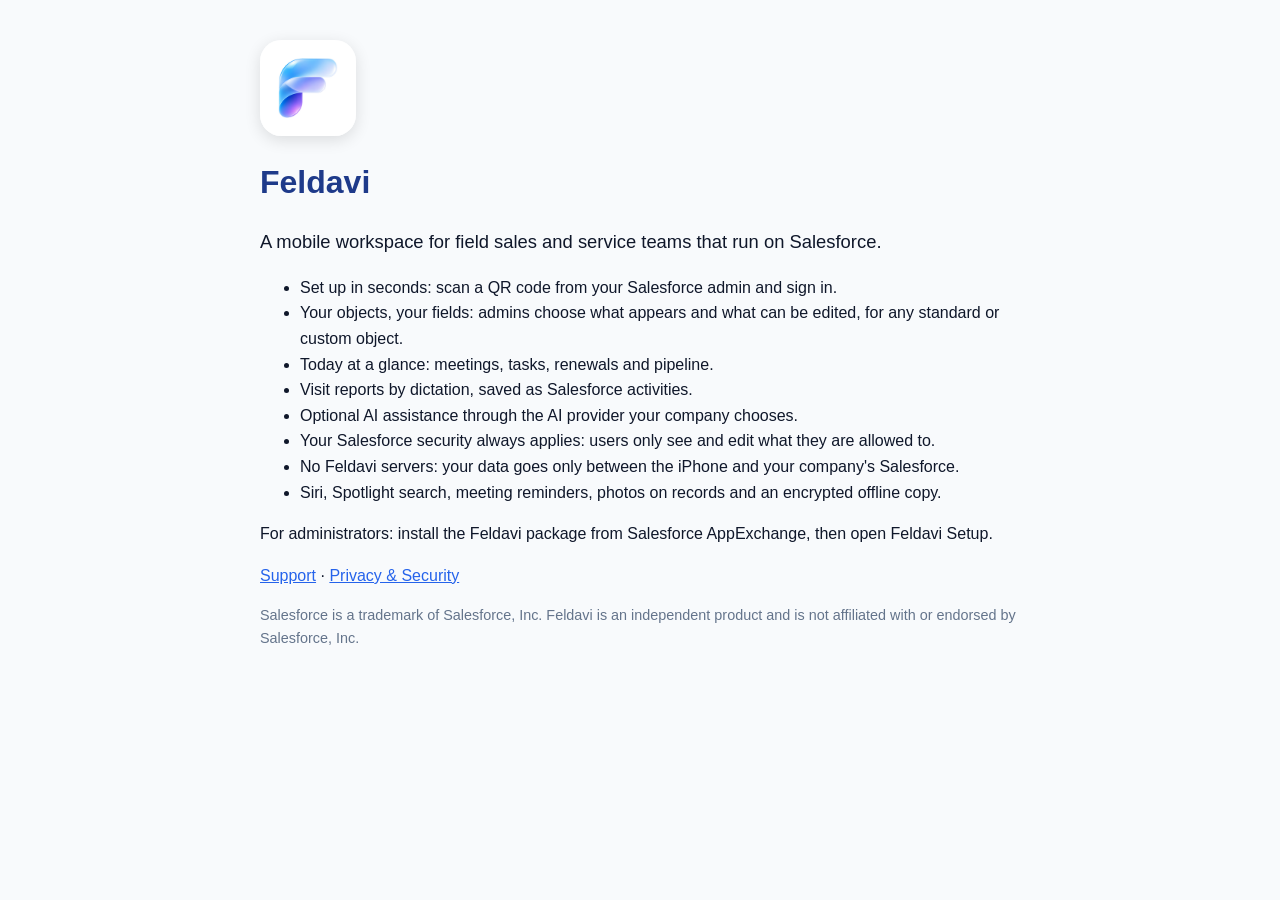
==== index.html @ eba82ba0 "Feldavi website: landing, privacy and support pages Co-Authored-By: Claude Opus 5.5 <noreply@anthrop" ====
<!doctype html>
<html lang="en">
<head>
  <meta charset="utf-8">
  <meta name="viewport" content="width=device-width, initial-scale=1">
  <title>Feldavi – Salesforce in the field</title>
  <link rel="icon" href="favicon.png">
  <link rel="stylesheet" href="style.css">
</head>
<body>
<main>
  <img class="app-icon" src="logo.png" width="96" height="96" alt="Feldavi app icon">
  <h1>Feldavi</h1>
  <p class="lead">A mobile workspace for field sales and service teams that run on Salesforce.</p>
  <ul>
    <li>Set up in seconds: scan a QR code from your Salesforce admin and sign in.</li>
    <li>Your objects, your fields: admins choose what appears and what can be edited, for any standard or custom object.</li>
    <li>Today at a glance: meetings, tasks, renewals and pipeline.</li>
    <li>Visit reports by dictation, saved as Salesforce activities.</li>
    <li>Optional AI assistance through the AI provider your company chooses.</li>
    <li>Your Salesforce security always applies: users only see and edit what they are allowed to.</li>
    <li>No Feldavi servers: your data goes only between the iPhone and your company's Salesforce.</li>
    <li>Siri, Spotlight search, meeting reminders, photos on records and an encrypted offline copy.</li>
  </ul>
  <p>For administrators: install the Feldavi package from Salesforce AppExchange, then open Feldavi Setup.</p>
  <p><a href="support.html">Support</a> · <a href="privacy.html">Privacy &amp; Security</a></p>
  <p class="muted">Salesforce is a trademark of Salesforce, Inc. Feldavi is an independent product and is not affiliated with or endorsed by Salesforce, Inc.</p>
</main>
</body>
</html>
---- style.css ----
body {
  margin: 0;
  font-family: -apple-system, BlinkMacSystemFont, "Segoe UI", Roboto, Helvetica, Arial, sans-serif;
  color: #0f172a;
  background: #f8fafc;
  line-height: 1.6;
}

main {
  max-width: 760px;
  margin: 0 auto;
  padding: 40px 20px 80px;
}

h1 {
  color: #1e3a8a;
  font-size: 2rem;
  margin-bottom: 0.25rem;
}

h2 {
  margin-top: 2rem;
  color: #1e293b;
}

h3 {
  margin-bottom: 0.25rem;
}

a {
  color: #2563eb;
}

code {
  background: #e2e8f0;
  border-radius: 4px;
  padding: 0 4px;
}

.lead {
  font-size: 1.15rem;
}

.muted {
  color: #64748b;
  font-size: 0.9rem;
}

table { width: 100%; border-collapse: collapse; margin: 12px 0 20px; font-size: 15px; }
th, td { text-align: left; vertical-align: top; padding: 10px 8px; border-bottom: 1px solid rgba(127, 127, 127, 0.25); }
th { font-weight: 600; }
@media (max-width: 600px) { table { font-size: 14px; } th, td { padding: 8px 4px; } }

.app-icon {
  display: block;
  border-radius: 22%;
  box-shadow: 0 4px 16px rgba(0, 0, 0, 0.12);
  margin-bottom: 16px;
}
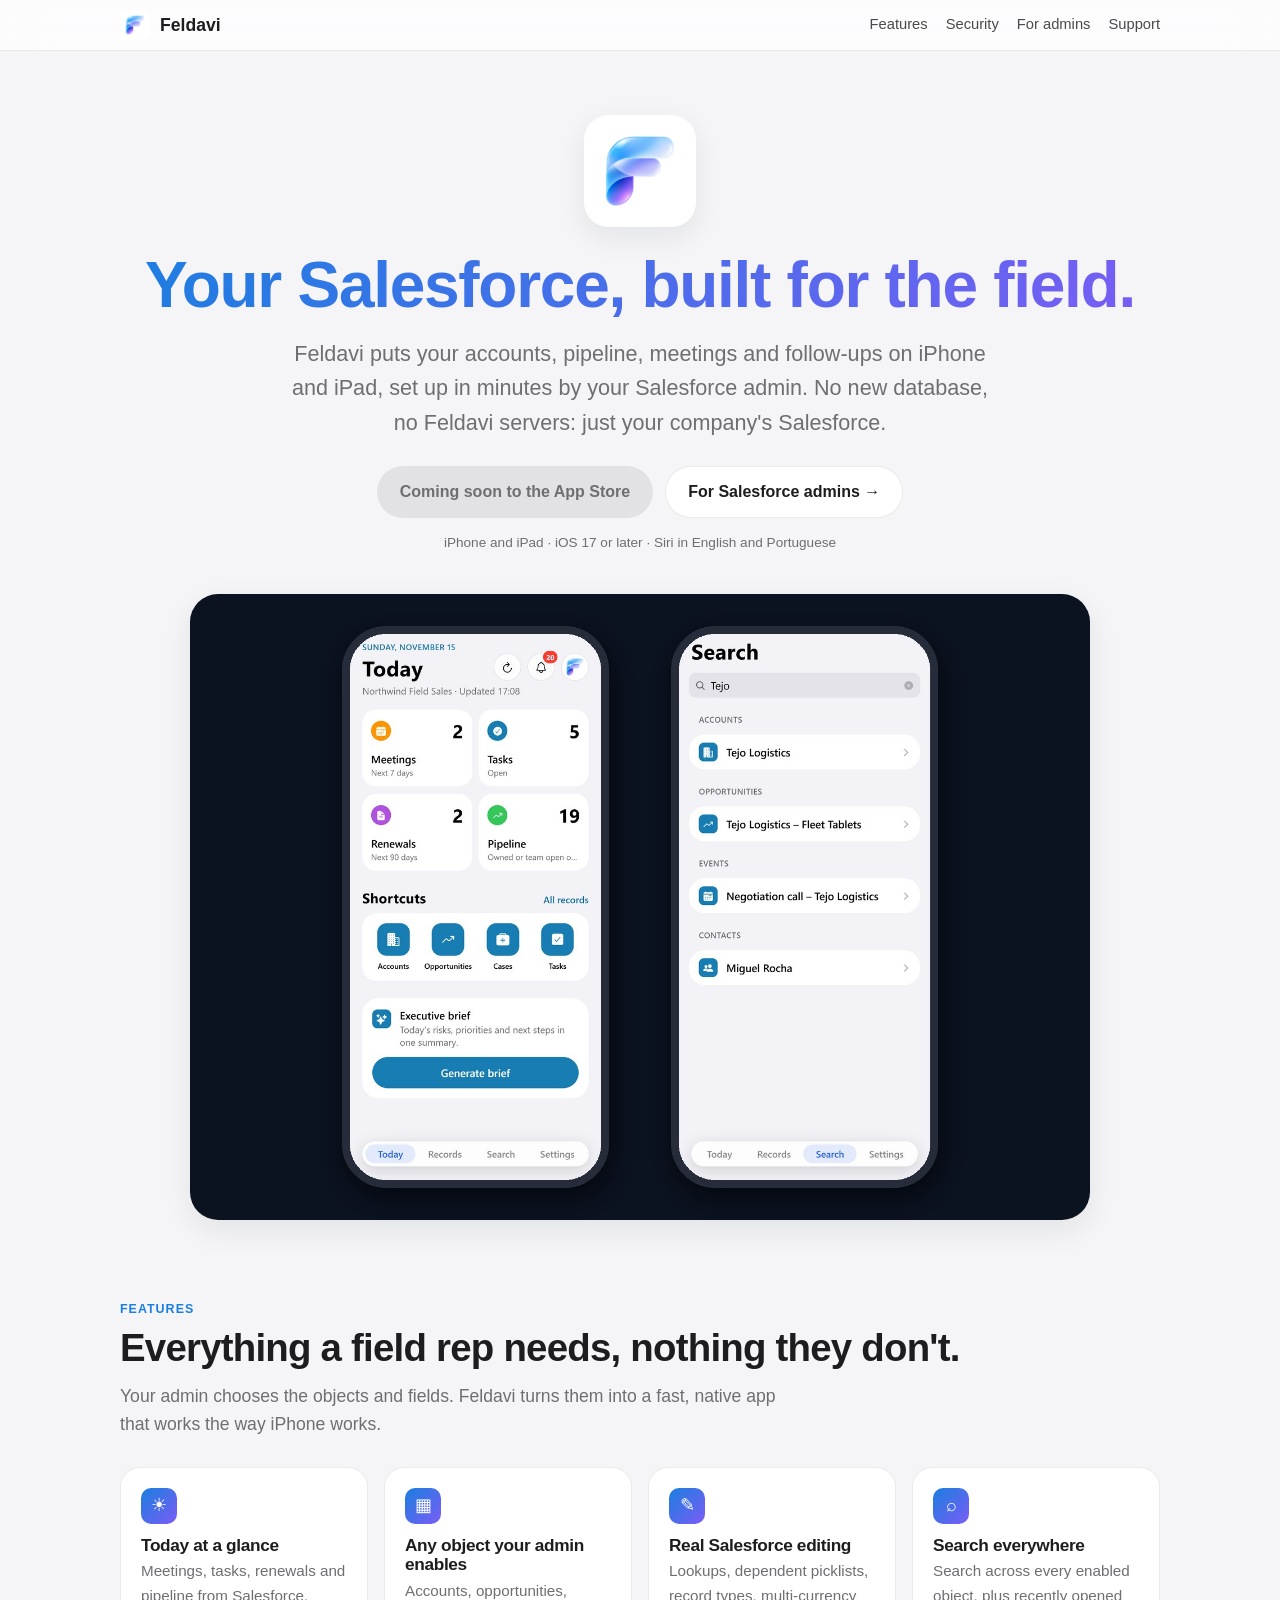
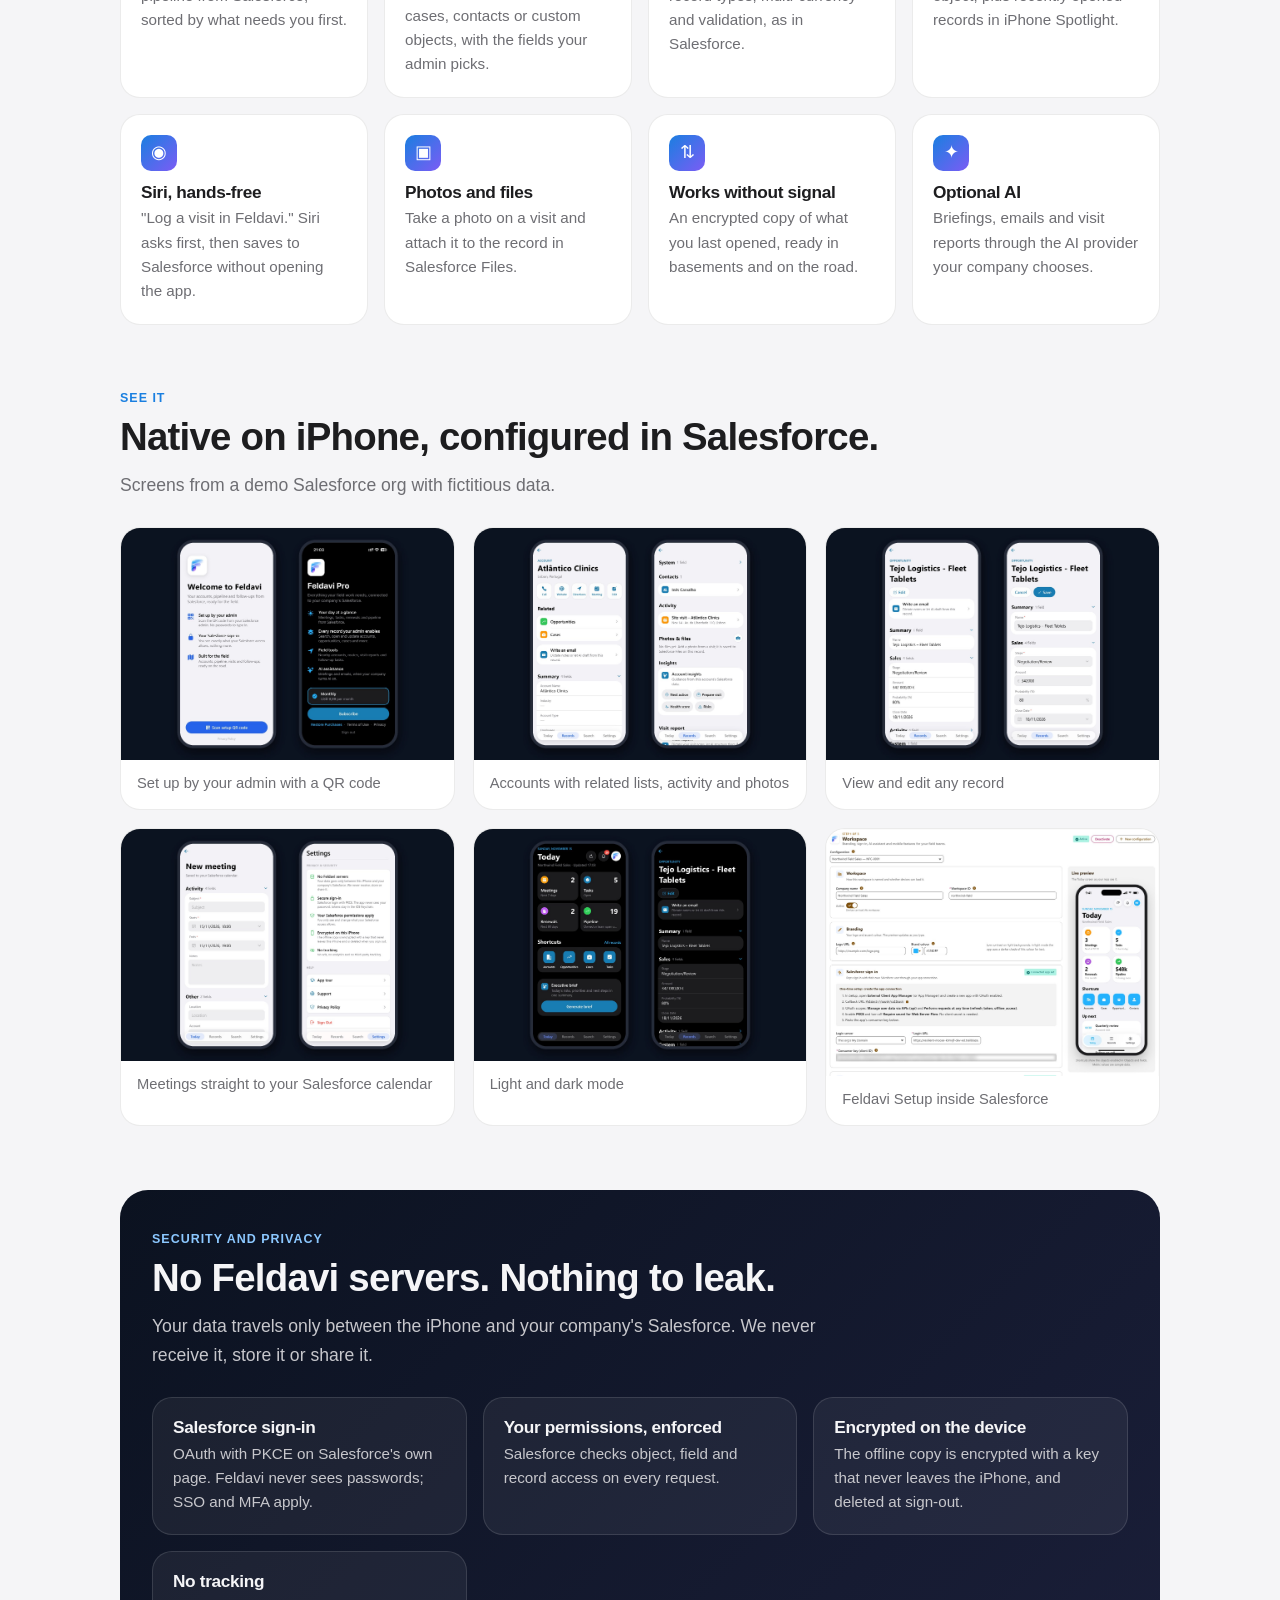
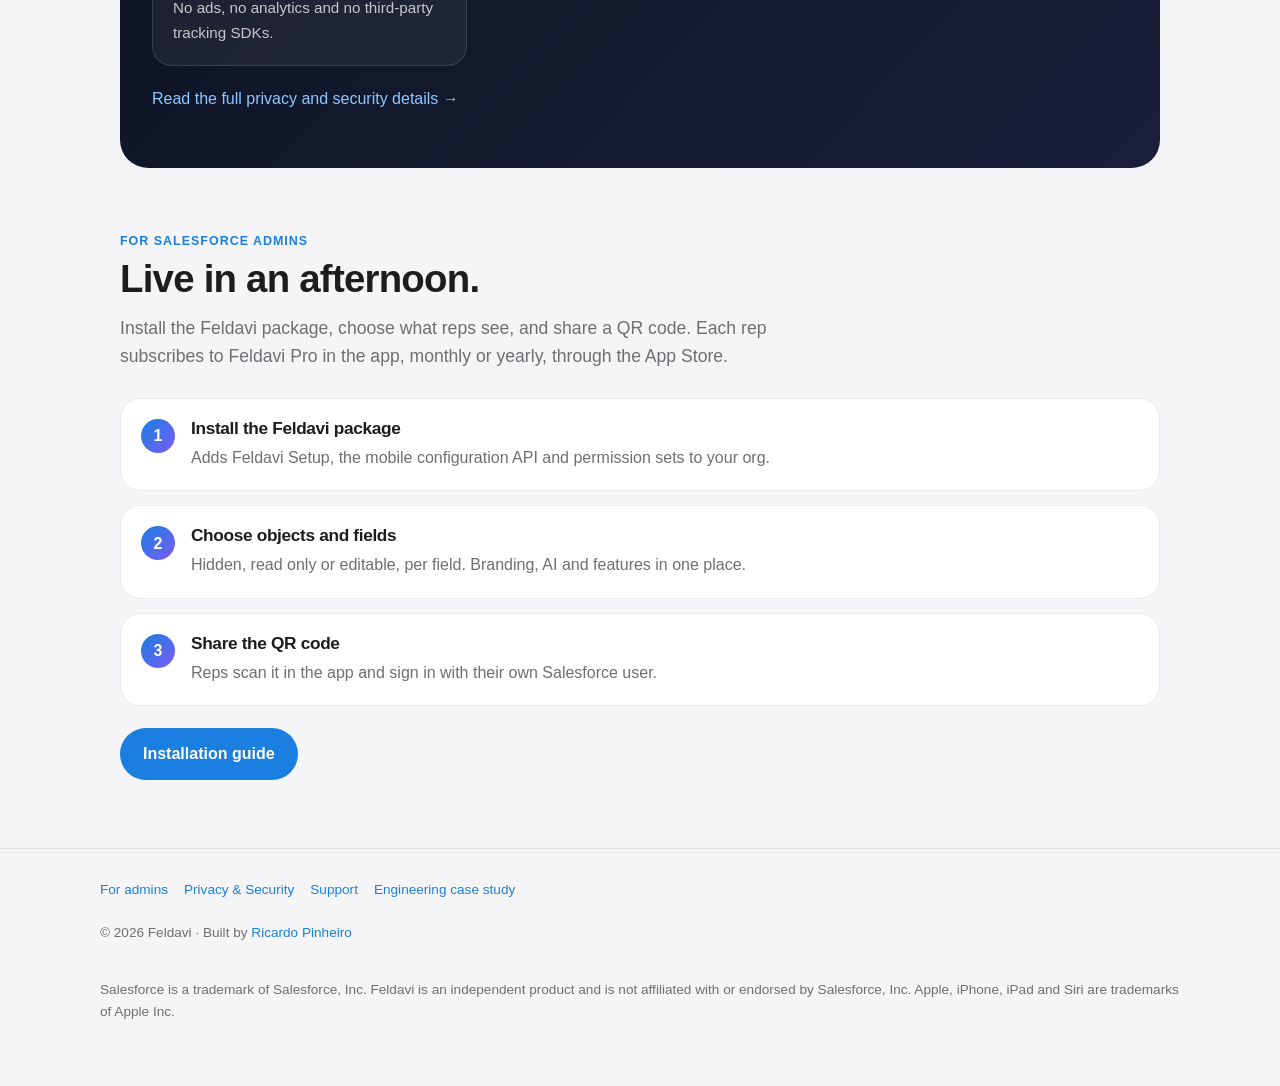
==== commit 6c97ae32: "Product website: features, screens, security, admin installation guide Co-Authored-By: Claude Opus 5" ====
--- a/index.html
+++ b/index.html
@@ -3,28 +3,127 @@
 <head>
   <meta charset="utf-8">
   <meta name="viewport" content="width=device-width, initial-scale=1">
-  <title>Feldavi – Salesforce in the field</title>
+  <title>Feldavi – Your Salesforce, built for the field</title>
+  <meta name="description" content="Feldavi is an iPhone and iPad app for field teams that run on Salesforce: Today at a glance, any object your admin enables, Siri, offline and photos. No Feldavi servers.">
+  <meta property="og:title" content="Feldavi – Your Salesforce, built for the field">
+  <meta property="og:description" content="An iPhone and iPad app for field teams that run on Salesforce, configured by your Salesforce admin.">
+  <meta property="og:image" content="https://feldavi.com/images/app-today-search.jpg">
   <link rel="icon" href="favicon.png">
+  <link rel="apple-touch-icon" href="logo.png">
   <link rel="stylesheet" href="style.css">
 </head>
 <body>
+<header class="site-header">
+  <div class="inner">
+    <a class="brand" href="index.html"><img src="logo.png" alt="" width="30" height="30">Feldavi</a>
+    <nav aria-label="Main">
+      <a href="#features">Features</a>
+      <a href="#security">Security</a>
+      <a href="install.html">For admins</a>
+      <a href="support.html">Support</a>
+    </nav>
+  </div>
+</header>
+
 <main>
-  <img class="app-icon" src="logo.png" width="96" height="96" alt="Feldavi app icon">
-  <h1>Feldavi</h1>
-  <p class="lead">A mobile workspace for field sales and service teams that run on Salesforce.</p>
-  <ul>
-    <li>Set up in seconds: scan a QR code from your Salesforce admin and sign in.</li>
-    <li>Your objects, your fields: admins choose what appears and what can be edited, for any standard or custom object.</li>
-    <li>Today at a glance: meetings, tasks, renewals and pipeline.</li>
-    <li>Visit reports by dictation, saved as Salesforce activities.</li>
-    <li>Optional AI assistance through the AI provider your company chooses.</li>
-    <li>Your Salesforce security always applies: users only see and edit what they are allowed to.</li>
-    <li>No Feldavi servers: your data goes only between the iPhone and your company's Salesforce.</li>
-    <li>Siri, Spotlight search, meeting reminders, photos on records and an encrypted offline copy.</li>
-  </ul>
-  <p>For administrators: install the Feldavi package from Salesforce AppExchange, then open Feldavi Setup.</p>
-  <p><a href="support.html">Support</a> · <a href="privacy.html">Privacy &amp; Security</a></p>
-  <p class="muted">Salesforce is a trademark of Salesforce, Inc. Feldavi is an independent product and is not affiliated with or endorsed by Salesforce, Inc.</p>
+  <div class="wrap hero">
+    <img class="icon" src="logo.png" alt="Feldavi app icon" width="112" height="112">
+    <h1>Your Salesforce, built for the field.</h1>
+    <p class="lead">Feldavi puts your accounts, pipeline, meetings and follow-ups on iPhone and iPad, set up in minutes by your
+    Salesforce admin. No new database, no Feldavi servers: just your company's Salesforce.</p>
+    <div class="actions">
+      <span class="button disabled" aria-disabled="true">Coming soon to the App Store</span>
+      <a class="button secondary" href="install.html">For Salesforce admins →</a>
+    </div>
+    <p class="fine">iPhone and iPad · iOS 17 or later · Siri in English and Portuguese</p>
+    <div class="hero-shot">
+      <img src="images/app-today-search.jpg" alt="Feldavi Today screen with meetings, tasks, renewals and pipeline, next to search across Salesforce" width="1600" height="1114">
+    </div>
+  </div>
+
+  <section id="features">
+    <div class="wrap">
+      <p class="eyebrow">Features</p>
+      <h2>Everything a field rep needs, nothing they don't.</h2>
+      <p class="section-lead">Your admin chooses the objects and fields. Feldavi turns them into a fast, native app that works the way
+      iPhone works.</p>
+      <div class="grid">
+        <div class="card"><div class="glyph" aria-hidden="true">☀</div><h3>Today at a glance</h3><p>Meetings, tasks, renewals and pipeline from Salesforce, sorted by what needs you first.</p></div>
+        <div class="card"><div class="glyph" aria-hidden="true">▦</div><h3>Any object your admin enables</h3><p>Accounts, opportunities, cases, contacts or custom objects, with the fields your admin picks.</p></div>
+        <div class="card"><div class="glyph" aria-hidden="true">✎</div><h3>Real Salesforce editing</h3><p>Lookups, dependent picklists, record types, multi-currency and validation, as in Salesforce.</p></div>
+        <div class="card"><div class="glyph" aria-hidden="true">⌕</div><h3>Search everywhere</h3><p>Search across every enabled object, plus recently opened records in iPhone Spotlight.</p></div>
+        <div class="card"><div class="glyph" aria-hidden="true">◉</div><h3>Siri, hands-free</h3><p>"Log a visit in Feldavi." Siri asks first, then saves to Salesforce without opening the app.</p></div>
+        <div class="card"><div class="glyph" aria-hidden="true">▣</div><h3>Photos and files</h3><p>Take a photo on a visit and attach it to the record in Salesforce Files.</p></div>
+        <div class="card"><div class="glyph" aria-hidden="true">⇅</div><h3>Works without signal</h3><p>An encrypted copy of what you last opened, ready in basements and on the road.</p></div>
+        <div class="card"><div class="glyph" aria-hidden="true">✦</div><h3>Optional AI</h3><p>Briefings, emails and visit reports through the AI provider your company chooses.</p></div>
+      </div>
+    </div>
+  </section>
+
+  <section id="screens">
+    <div class="wrap">
+      <p class="eyebrow">See it</p>
+      <h2>Native on iPhone, configured in Salesforce.</h2>
+      <p class="section-lead">Screens from a demo Salesforce org with fictitious data.</p>
+      <div class="gallery">
+        <figure><a href="images/app-sign-in.jpg"><img src="images/app-sign-in.jpg" alt="Welcome screen and the Feldavi Pro subscription screen" loading="lazy" width="1600" height="1114"></a><figcaption>Set up by your admin with a QR code</figcaption></figure>
+        <figure><a href="images/app-account-related.jpg"><img src="images/app-account-related.jpg" alt="Account with quick actions, related lists, activity, photos and insights" loading="lazy" width="1600" height="1114"></a><figcaption>Accounts with related lists, activity and photos</figcaption></figure>
+        <figure><a href="images/app-opportunity-detail-edit.jpg"><img src="images/app-opportunity-detail-edit.jpg" alt="Opportunity in read and edit view with picklist, currency and date fields" loading="lazy" width="1600" height="1114"></a><figcaption>View and edit any record</figcaption></figure>
+        <figure><a href="images/app-meeting-privacy.jpg"><img src="images/app-meeting-privacy.jpg" alt="New meeting form and the privacy section in Settings" loading="lazy" width="1600" height="1114"></a><figcaption>Meetings straight to your Salesforce calendar</figcaption></figure>
+        <figure><a href="images/app-dark-mode.jpg"><img src="images/app-dark-mode.jpg" alt="Today and an opportunity in dark mode" loading="lazy" width="1600" height="1114"></a><figcaption>Light and dark mode</figcaption></figure>
+        <figure><a href="images/admin-workspace-branding.jpg"><img src="images/admin-workspace-branding.jpg" alt="Feldavi Setup in Salesforce with branding and a live phone preview" loading="lazy" width="1600" height="1186"></a><figcaption>Feldavi Setup inside Salesforce</figcaption></figure>
+      </div>
+    </div>
+  </section>
+
+  <section id="security">
+    <div class="wrap">
+      <div class="band">
+        <p class="eyebrow">Security and privacy</p>
+        <h2>No Feldavi servers. Nothing to leak.</h2>
+        <p class="section-lead">Your data travels only between the iPhone and your company's Salesforce. We never receive it, store
+        it or share it.</p>
+        <div class="grid">
+          <div class="card"><h3>Salesforce sign-in</h3><p>OAuth with PKCE on Salesforce's own page. Feldavi never sees passwords; SSO and MFA apply.</p></div>
+          <div class="card"><h3>Your permissions, enforced</h3><p>Salesforce checks object, field and record access on every request.</p></div>
+          <div class="card"><h3>Encrypted on the device</h3><p>The offline copy is encrypted with a key that never leaves the iPhone, and deleted at sign-out.</p></div>
+          <div class="card"><h3>No tracking</h3><p>No ads, no analytics and no third-party tracking SDKs.</p></div>
+        </div>
+        <p style="margin-top:20px"><a href="privacy.html">Read the full privacy and security details →</a></p>
+      </div>
+    </div>
+  </section>
+
+  <section id="admins">
+    <div class="wrap">
+      <p class="eyebrow">For Salesforce admins</p>
+      <h2>Live in an afternoon.</h2>
+      <p class="section-lead">Install the Feldavi package, choose what reps see, and share a QR code. Each rep subscribes to Feldavi Pro
+      in the app, monthly or yearly, through the App Store.</p>
+      <ol class="steps">
+        <li><h3>Install the Feldavi package</h3><p>Adds Feldavi Setup, the mobile configuration API and permission sets to your org.</p></li>
+        <li><h3>Choose objects and fields</h3><p>Hidden, read only or editable, per field. Branding, AI and features in one place.</p></li>
+        <li><h3>Share the QR code</h3><p>Reps scan it in the app and sign in with their own Salesforce user.</p></li>
+      </ol>
+      <div class="actions" style="justify-content:flex-start;margin-top:22px">
+        <a class="button primary" href="install.html">Installation guide</a>
+      </div>
+    </div>
+  </section>
 </main>
+
+<footer class="site-footer">
+  <div class="inner">
+    <div class="links">
+      <a href="install.html">For admins</a>
+      <a href="privacy.html">Privacy &amp; Security</a>
+      <a href="support.html">Support</a>
+      <a href="https://ricardo19-deve.github.io/salesforce-mobile.html">Engineering case study</a>
+    </div>
+    <p>© 2026 Feldavi · Built by <a href="https://ricardo19-deve.github.io/">Ricardo Pinheiro</a></p>
+    <p>Salesforce is a trademark of Salesforce, Inc. Feldavi is an independent product and is not affiliated with or endorsed by
+    Salesforce, Inc. Apple, iPhone, iPad and Siri are trademarks of Apple Inc.</p>
+  </div>
+</footer>
 </body>
 </html>
--- a/style.css
+++ b/style.css
@@ -1,59 +1,227 @@
+:root {
+  --bg: #f5f5f7;
+  --surface: #ffffff;
+  --text: #1d1d1f;
+  --muted: #6e6e73;
+  --line: rgba(0, 0, 0, 0.08);
+  --brand: #1a7fe0;
+  --brand-2: #7b5cf5;
+  --glass: rgba(255, 255, 255, 0.72);
+  --shadow: 0 10px 30px rgba(15, 23, 42, 0.08);
+  color-scheme: light dark;
+}
+
+@media (prefers-color-scheme: dark) {
+  :root {
+    --bg: #000000;
+    --surface: #1c1c1e;
+    --text: #f5f5f7;
+    --muted: #a1a1a6;
+    --line: rgba(255, 255, 255, 0.1);
+    --brand: #4aa8ff;
+    --brand-2: #9b86ff;
+    --glass: rgba(28, 28, 30, 0.72);
+    --shadow: 0 10px 30px rgba(0, 0, 0, 0.5);
+  }
+}
+
+* { box-sizing: border-box; }
+
 body {
   margin: 0;
-  font-family: -apple-system, BlinkMacSystemFont, "Segoe UI", Roboto, Helvetica, Arial, sans-serif;
-  color: #0f172a;
-  background: #f8fafc;
+  font-family: -apple-system, BlinkMacSystemFont, "SF Pro Text", "Segoe UI", Roboto, Helvetica, Arial, sans-serif;
+  color: var(--text);
+  background: var(--bg);
   line-height: 1.6;
-}
-
-main {
-  max-width: 760px;
+  -webkit-font-smoothing: antialiased;
+}
+
+a { color: var(--brand); text-decoration: none; }
+a:hover { text-decoration: underline; }
+img { max-width: 100%; height: auto; display: block; }
+
+code {
+  background: var(--line);
+  border-radius: 6px;
+  padding: 1px 6px;
+  font-size: 0.92em;
+}
+
+/* Header and footer */
+.site-header {
+  position: sticky;
+  top: 0;
+  z-index: 10;
+  background: var(--glass);
+  backdrop-filter: saturate(180%) blur(20px);
+  -webkit-backdrop-filter: saturate(180%) blur(20px);
+  border-bottom: 1px solid var(--line);
+}
+.site-header .inner {
+  max-width: 1080px;
   margin: 0 auto;
-  padding: 40px 20px 80px;
-}
-
-h1 {
-  color: #1e3a8a;
-  font-size: 2rem;
-  margin-bottom: 0.25rem;
-}
-
-h2 {
-  margin-top: 2rem;
-  color: #1e293b;
-}
-
-h3 {
-  margin-bottom: 0.25rem;
-}
-
-a {
-  color: #2563eb;
-}
-
-code {
-  background: #e2e8f0;
-  border-radius: 4px;
-  padding: 0 4px;
-}
-
-.lead {
-  font-size: 1.15rem;
-}
-
-.muted {
-  color: #64748b;
-  font-size: 0.9rem;
-}
+  padding: 10px 20px;
+  display: flex;
+  align-items: center;
+  gap: 20px;
+}
+.brand {
+  display: flex;
+  align-items: center;
+  gap: 10px;
+  font-weight: 700;
+  font-size: 1.1rem;
+  color: var(--text);
+}
+.brand img { width: 30px; height: 30px; border-radius: 22%; }
+.brand:hover { text-decoration: none; }
+.site-header nav { margin-left: auto; display: flex; gap: 18px; font-size: 0.92rem; flex-wrap: wrap; }
+.site-header nav a { color: var(--text); opacity: 0.8; }
+.site-header nav a:hover { opacity: 1; text-decoration: none; }
+
+.site-footer {
+  border-top: 1px solid var(--line);
+  margin-top: 60px;
+  padding: 30px 20px 50px;
+  color: var(--muted);
+  font-size: 0.85rem;
+}
+.site-footer .inner { max-width: 1080px; margin: 0 auto; display: grid; gap: 8px; }
+.site-footer .links { display: flex; gap: 16px; flex-wrap: wrap; }
+
+/* Layout */
+.wrap { max-width: 1080px; margin: 0 auto; padding: 0 20px; }
+section { padding: 56px 0 8px; }
+.eyebrow {
+  text-transform: uppercase;
+  letter-spacing: 0.08em;
+  font-size: 0.78rem;
+  font-weight: 600;
+  color: var(--brand);
+  margin: 0 0 6px;
+}
+h1, h2, h3 { line-height: 1.15; letter-spacing: -0.02em; }
+h2 { font-size: clamp(1.7rem, 3.4vw, 2.4rem); margin: 0 0 12px; }
+h3 { font-size: 1.08rem; margin: 0 0 4px; }
+.section-lead { color: var(--muted); font-size: 1.1rem; max-width: 680px; margin: 0 0 28px; }
+
+/* Hero */
+.hero { padding: 64px 0 24px; text-align: center; }
+.hero .icon { width: 112px; height: 112px; border-radius: 22%; margin: 0 auto 22px; box-shadow: var(--shadow); }
+.hero h1 {
+  font-size: clamp(2.4rem, 6vw, 4rem);
+  margin: 0 0 14px;
+  background: linear-gradient(120deg, var(--brand), var(--brand-2));
+  -webkit-background-clip: text;
+  background-clip: text;
+  color: transparent;
+}
+.hero .lead { font-size: clamp(1.1rem, 2.2vw, 1.35rem); color: var(--muted); max-width: 720px; margin: 0 auto 26px; }
+.actions { display: flex; gap: 12px; justify-content: center; flex-wrap: wrap; }
+.button {
+  display: inline-flex;
+  align-items: center;
+  gap: 8px;
+  border-radius: 999px;
+  padding: 12px 22px;
+  font-weight: 600;
+  font-size: 1rem;
+  border: 1px solid transparent;
+}
+.button:hover { text-decoration: none; filter: brightness(1.05); }
+.button.primary { background: var(--brand); color: #fff; }
+.button.secondary { background: var(--surface); color: var(--text); border-color: var(--line); }
+.button.disabled { background: var(--line); color: var(--muted); cursor: default; }
+.fine { color: var(--muted); font-size: 0.85rem; margin-top: 14px; }
+.hero-shot { margin: 40px auto 0; max-width: 900px; border-radius: 28px; overflow: hidden; box-shadow: var(--shadow); }
+
+/* Cards */
+.grid { display: grid; gap: 16px; grid-template-columns: repeat(auto-fill, minmax(240px, 1fr)); }
+.card {
+  background: var(--surface);
+  border: 1px solid var(--line);
+  border-radius: 20px;
+  padding: 20px;
+}
+.card p { margin: 0; color: var(--muted); font-size: 0.95rem; }
+.card .glyph {
+  width: 36px;
+  height: 36px;
+  border-radius: 10px;
+  display: grid;
+  place-items: center;
+  color: #fff;
+  background: linear-gradient(135deg, var(--brand), var(--brand-2));
+  margin-bottom: 12px;
+  font-size: 18px;
+}
+
+/* Gallery */
+.gallery { display: grid; gap: 18px; grid-template-columns: repeat(auto-fill, minmax(300px, 1fr)); }
+.gallery figure { margin: 0; background: var(--surface); border: 1px solid var(--line); border-radius: 20px; overflow: hidden; }
+.gallery figcaption { padding: 12px 16px 14px; font-size: 0.92rem; color: var(--muted); }
+.gallery a:hover { text-decoration: none; }
+
+/* Security band */
+.band {
+  background: linear-gradient(135deg, #0b1220, #1b1f3a);
+  color: #f5f5f7;
+  border-radius: 28px;
+  padding: 40px 32px;
+}
+.band .eyebrow { color: #8cc8ff; }
+.band .section-lead { color: #c7c7cc; }
+.band .card { background: rgba(255, 255, 255, 0.06); border-color: rgba(255, 255, 255, 0.12); }
+.band .card p { color: #c7c7cc; }
+.band a { color: #8cc8ff; }
+
+/* Steps */
+.steps { counter-reset: step; display: grid; gap: 14px; padding: 0; margin: 0; list-style: none; }
+.steps > li {
+  counter-increment: step;
+  background: var(--surface);
+  border: 1px solid var(--line);
+  border-radius: 20px;
+  padding: 20px 20px 20px 70px;
+  position: relative;
+}
+.steps > li::before {
+  content: counter(step);
+  position: absolute;
+  left: 20px;
+  top: 20px;
+  width: 34px;
+  height: 34px;
+  border-radius: 50%;
+  background: linear-gradient(135deg, var(--brand), var(--brand-2));
+  color: #fff;
+  font-weight: 700;
+  display: grid;
+  place-items: center;
+}
+.steps p, .steps ul { margin: 6px 0 0; color: var(--muted); }
+.notice {
+  border-radius: 16px;
+  padding: 14px 18px;
+  background: rgba(26, 127, 224, 0.1);
+  border: 1px solid rgba(26, 127, 224, 0.25);
+  margin: 16px 0;
+}
+
+/* Long-form pages (privacy, support) */
+.doc { max-width: 760px; margin: 0 auto; padding: 40px 20px 0; }
+.doc h1 { font-size: clamp(2rem, 5vw, 2.8rem); margin: 0 0 4px; }
+.doc h2 { font-size: 1.4rem; margin-top: 2rem; }
+.muted { color: var(--muted); font-size: 0.9rem; }
+.lead { font-size: 1.15rem; }
 
 table { width: 100%; border-collapse: collapse; margin: 12px 0 20px; font-size: 15px; }
-th, td { text-align: left; vertical-align: top; padding: 10px 8px; border-bottom: 1px solid rgba(127, 127, 127, 0.25); }
+th, td { text-align: left; vertical-align: top; padding: 10px 8px; border-bottom: 1px solid var(--line); }
 th { font-weight: 600; }
-@media (max-width: 600px) { table { font-size: 14px; } th, td { padding: 8px 4px; } }
-
-.app-icon {
-  display: block;
-  border-radius: 22%;
-  box-shadow: 0 4px 16px rgba(0, 0, 0, 0.12);
-  margin-bottom: 16px;
-}
+
+@media (max-width: 600px) {
+  .site-header nav { gap: 12px; font-size: 0.85rem; }
+  .band { padding: 28px 18px; border-radius: 22px; }
+  table { font-size: 14px; }
+  th, td { padding: 8px 4px; }
+}
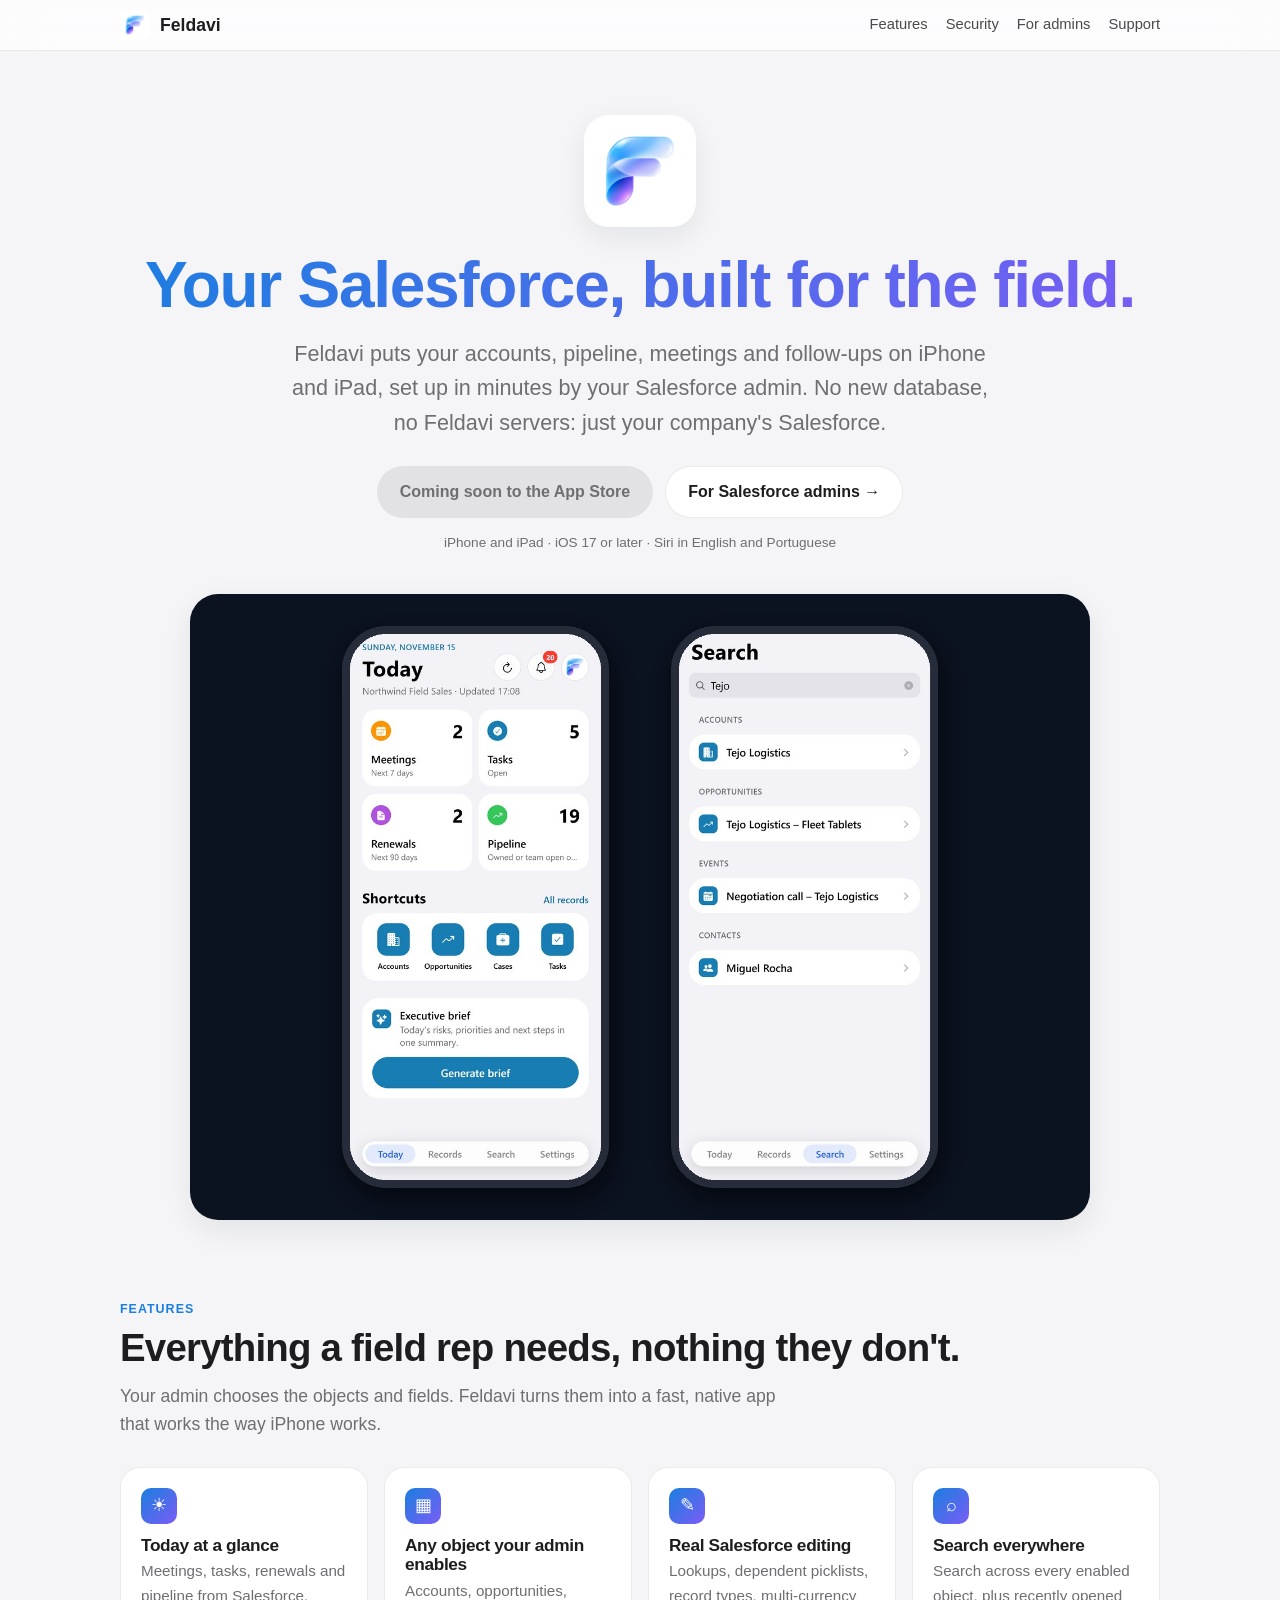
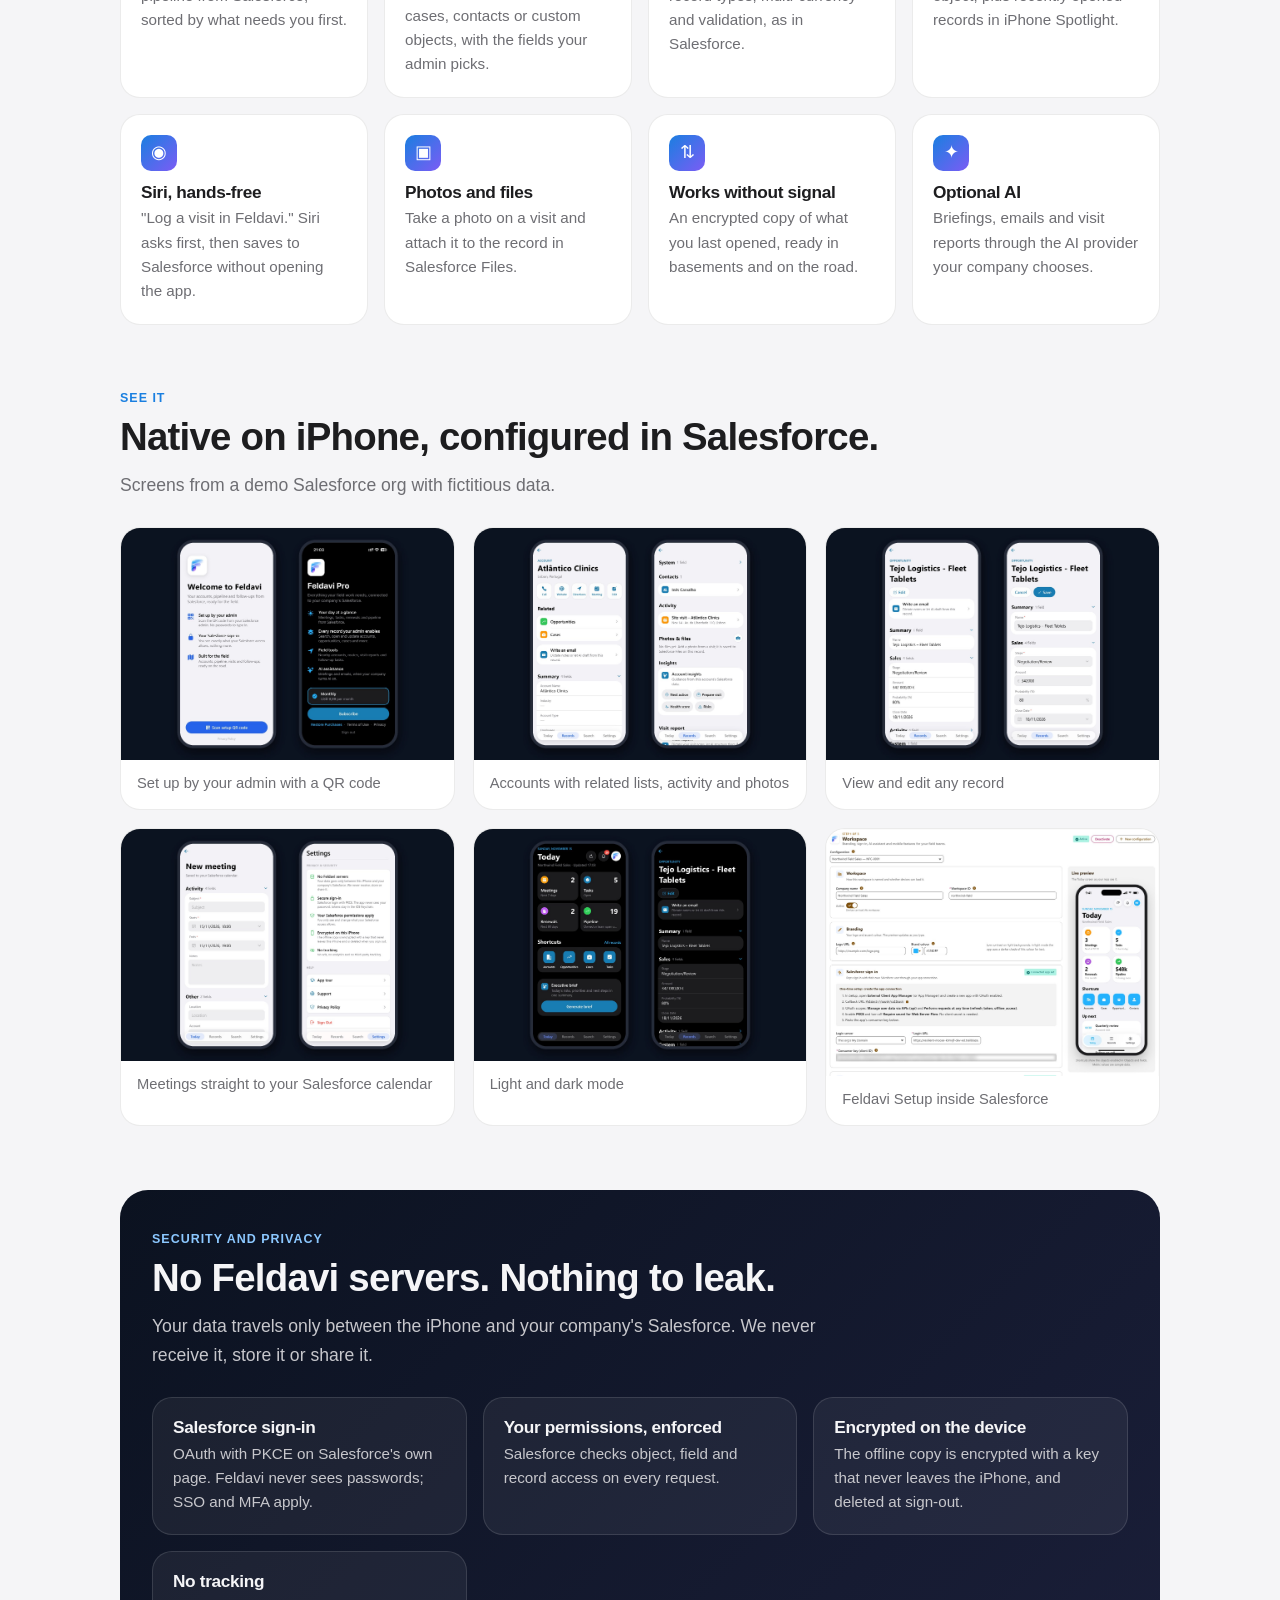
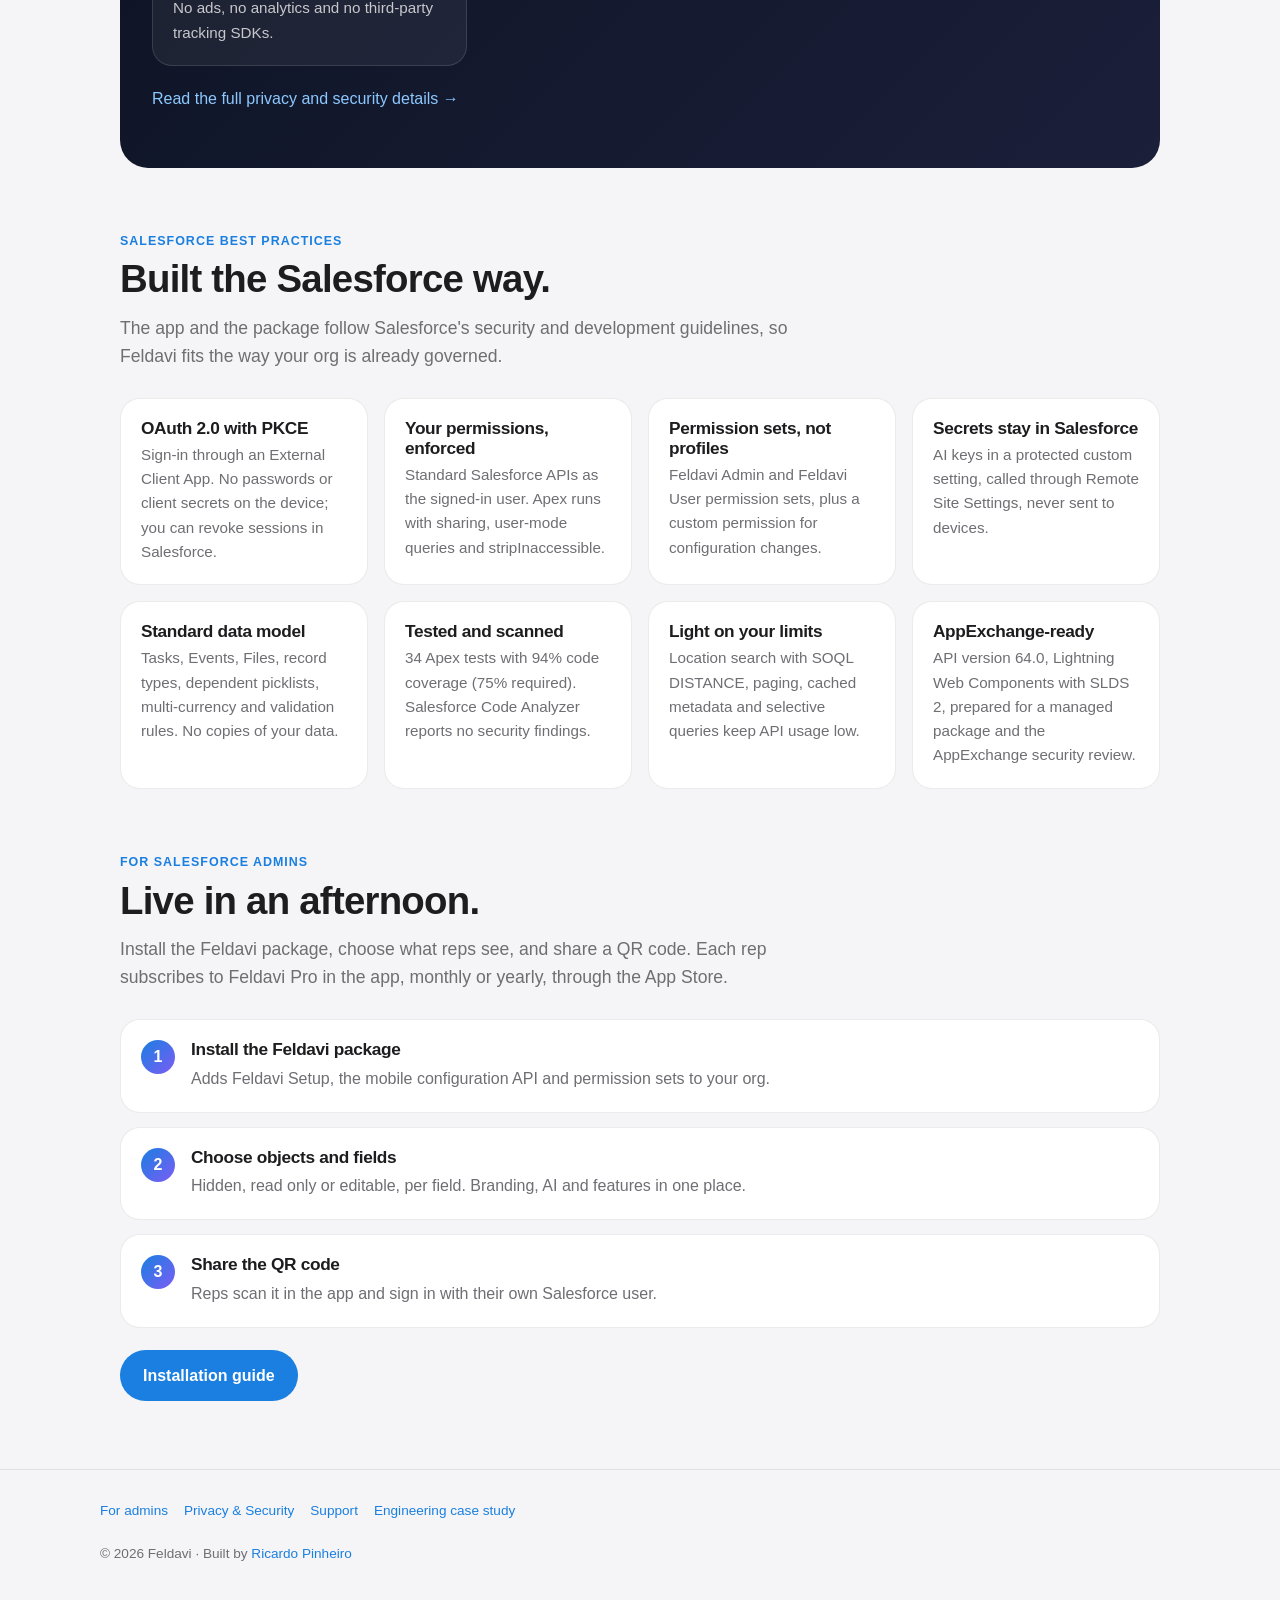
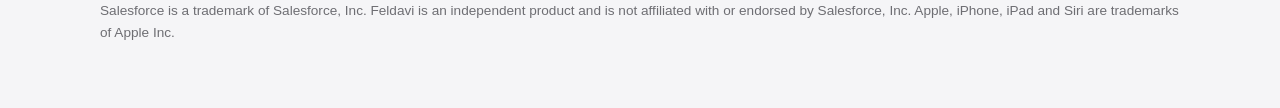
==== commit 02920ec1: "Salesforce best practices on the home and install pages Co-Authored-By: Claude Opus 5.5 <noreply@ant" ====
--- a/index.html
+++ b/index.html
@@ -94,6 +94,25 @@
     </div>
   </section>
 
+  <section id="salesforce">
+    <div class="wrap">
+      <p class="eyebrow">Salesforce best practices</p>
+      <h2>Built the Salesforce way.</h2>
+      <p class="section-lead">The app and the package follow Salesforce's security and development guidelines, so Feldavi fits the
+      way your org is already governed.</p>
+      <div class="grid">
+        <div class="card"><h3>OAuth 2.0 with PKCE</h3><p>Sign-in through an External Client App. No passwords or client secrets on the device; you can revoke sessions in Salesforce.</p></div>
+        <div class="card"><h3>Your permissions, enforced</h3><p>Standard Salesforce APIs as the signed-in user. Apex runs with sharing, user-mode queries and stripInaccessible.</p></div>
+        <div class="card"><h3>Permission sets, not profiles</h3><p>Feldavi Admin and Feldavi User permission sets, plus a custom permission for configuration changes.</p></div>
+        <div class="card"><h3>Secrets stay in Salesforce</h3><p>AI keys in a protected custom setting, called through Remote Site Settings, never sent to devices.</p></div>
+        <div class="card"><h3>Standard data model</h3><p>Tasks, Events, Files, record types, dependent picklists, multi-currency and validation rules. No copies of your data.</p></div>
+        <div class="card"><h3>Tested and scanned</h3><p>34 Apex tests with 94% code coverage (75% required). Salesforce Code Analyzer reports no security findings.</p></div>
+        <div class="card"><h3>Light on your limits</h3><p>Location search with SOQL DISTANCE, paging, cached metadata and selective queries keep API usage low.</p></div>
+        <div class="card"><h3>AppExchange-ready</h3><p>API version 64.0, Lightning Web Components with SLDS 2, prepared for a managed package and the AppExchange security review.</p></div>
+      </div>
+    </div>
+  </section>
+
   <section id="admins">
     <div class="wrap">
       <p class="eyebrow">For Salesforce admins</p>
--- a/style.css
+++ b/style.css
@@ -220,7 +220,18 @@
 th { font-weight: 600; }
 
 @media (max-width: 600px) {
-  .site-header nav { gap: 12px; font-size: 0.85rem; }
+  /* One line on phones: the icon stands for the brand and the links stay on a single row. */
+  .site-header .inner { gap: 14px; }
+  .brand { font-size: 0; gap: 0; }
+  .site-header nav {
+    gap: 16px;
+    font-size: 0.9rem;
+    flex-wrap: nowrap;
+    white-space: nowrap;
+    overflow-x: auto;
+    scrollbar-width: none;
+  }
+  .site-header nav::-webkit-scrollbar { display: none; }
   .band { padding: 28px 18px; border-radius: 22px; }
   table { font-size: 14px; }
   th, td { padding: 8px 4px; }
